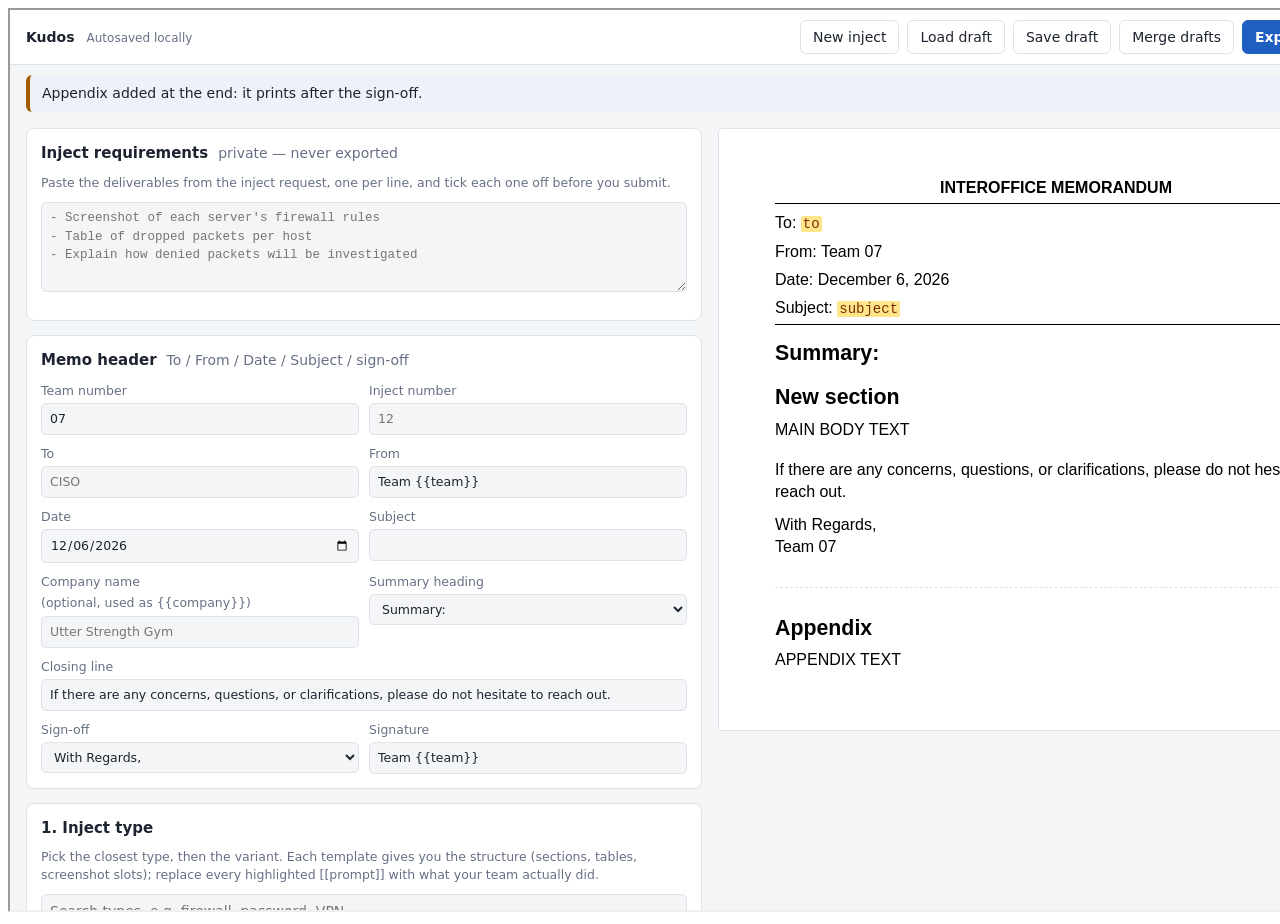
==== kudos-tests/appendix.html @ 05fd20cf "Kudos: example review status, appendix, figure placeholders, requirement check - Examples: per-secti" ====
<!doctype html>
<meta charset="utf-8">
<title>Kudos appendix check</title>
<iframe id="f" style="width:1400px;height:900px"></iframe>
<script>
// Adds a body section and an appendix, checks the appendix prints after the sign-off, and that the Appendix tick moves a section.
const KUDOS = '/kudos/index.html';
const results = [];
const check = (name, ok, detail) => (results.push({ name, ok: !!ok, detail: ok ? undefined : detail }), !!ok);
const wait = ms => new Promise(r => setTimeout(r, ms));
const frame = document.getElementById('f');
let w, d, downloads = [], errors = [];

async function boot() {
  frame.src = KUDOS + '?' + Math.random();
  await new Promise(r => frame.onload = r);
  w = frame.contentWindow; d = w.document;
  w.addEventListener('error', e => errors.push(String(e.message)));
  w.URL.createObjectURL = blob => { downloads.push(blob); return 'blob:captured'; };
  w.HTMLAnchorElement.prototype.click = function () {};
  await wait(100);
}
const $ = s => d.querySelector(s);
const $$ = s => Array.from(d.querySelectorAll(s));
const settle = () => wait(300);
const cards = () => $$('#sectionCards > .card');
const type = (el, v) => { el.value = v; el.dispatchEvent(new w.Event('input', { bubbles: true })); };
const text = () => $('#preview').textContent;
const order = (...xs) => xs.map(x => text().indexOf(x)).every((p, i, a) => p >= 0 && (!i || p > a[i - 1]));

async function run() {
  localStorage.clear(); await boot();
  $('#btnAddSection').click(); await settle();
  type(cards()[cards().length - 1].querySelector('.secbody textarea'), 'MAIN BODY TEXT');
  $('[data-snippet="appendix"]').click(); await settle();
  const app = cards()[cards().length - 1];
  check('appendix card is ticked', app.querySelector('.apptoggle input').checked);
  type(app.querySelector('.secbody textarea'), 'APPENDIX TEXT');
  await settle();
  const signoff = $('#preview .sig').textContent.trim().slice(0, 20);
  check('body, then sign-off, then appendix', order('MAIN BODY TEXT', signoff, 'Appendix', 'APPENDIX TEXT'), text());
  // tick Appendix on the body section: it moves after the sign-off too
  const body = cards()[cards().length - 2].querySelector('.apptoggle input');
  body.click(); await settle();
  check('ticked section moves after the sign-off', order(signoff, 'MAIN BODY TEXT'), text());
  body.click(); await settle();
  check('unticked section moves back', order('MAIN BODY TEXT', signoff), text());
  downloads = []; $('#btnExport').click(); await wait(1500);
  check('docx export with an appendix', downloads.length === 1 && downloads[0].size > 5000, downloads.map(b => b.size));
  // survives a reload (autosave)
  await boot(); await settle();
  check('appendix kept after reload', order(signoff, 'APPENDIX TEXT') && cards()[cards().length - 1].querySelector('.apptoggle input').checked, text());
  check('no page errors', !errors.length, errors);
}

run().catch(e => check('test crashed', false, String(e && e.stack || e)))
  .finally(() => fetch('/results', { method: 'POST', body: JSON.stringify(results, null, 1) }));
</script>
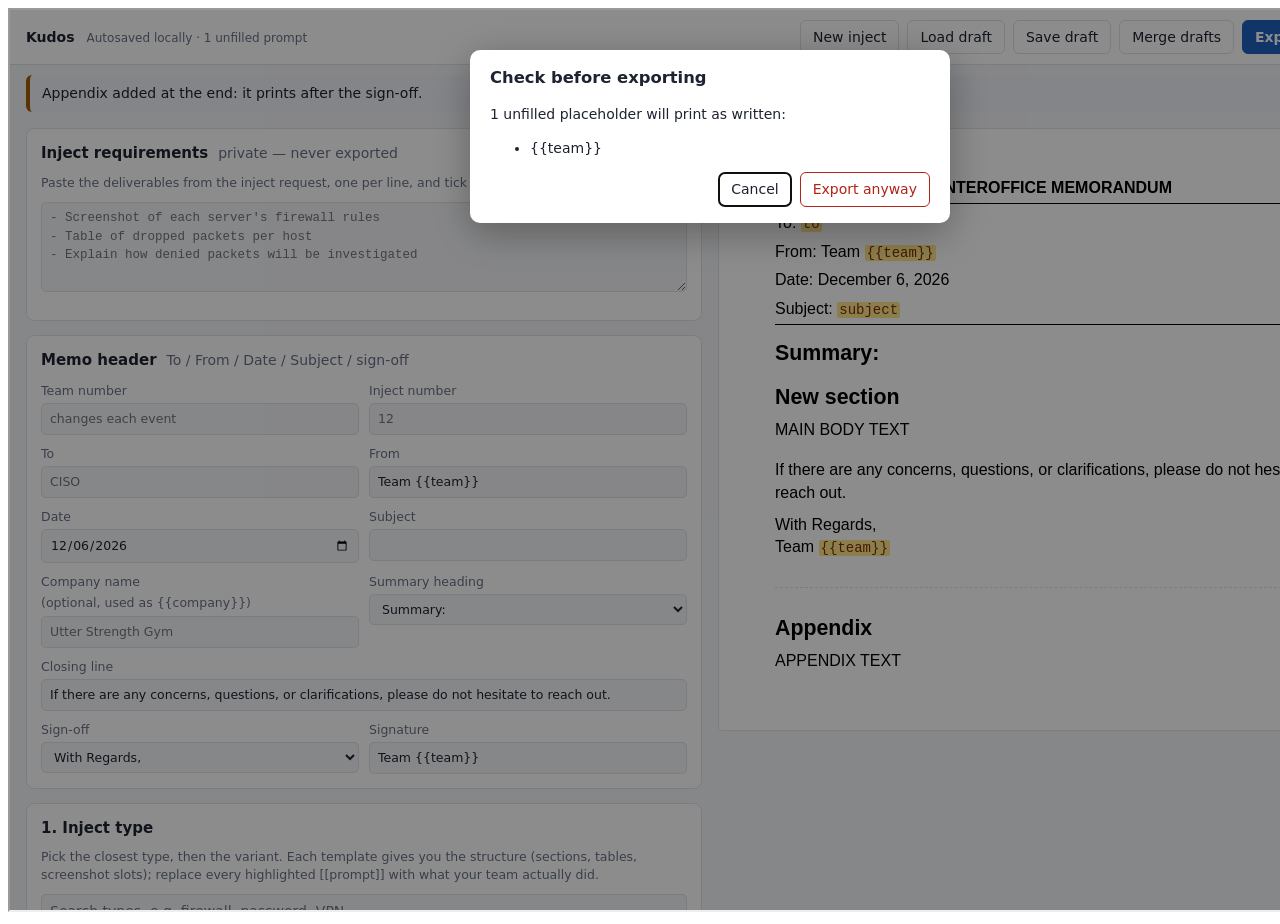
==== commit fda02589: "Kudos: templates for MWCCDC Invitational #1 injects, export checks New variants for SOCS09A (L2 capt" ====
--- a/kudos-tests/appendix.html
+++ b/kudos-tests/appendix.html
@@ -46,6 +46,7 @@
   body.click(); await settle();
   check('unticked section moves back', order('MAIN BODY TEXT', signoff), text());
   downloads = []; $('#btnExport').click(); await wait(1500);
+  const m = $('.modal'); if (m) { $$('.modal button').find(b => b.textContent === 'Export anyway').click(); await wait(1500); } // unfilled {{team}}
   check('docx export with an appendix', downloads.length === 1 && downloads[0].size > 5000, downloads.map(b => b.size));
   // survives a reload (autosave)
   await boot(); await settle();
